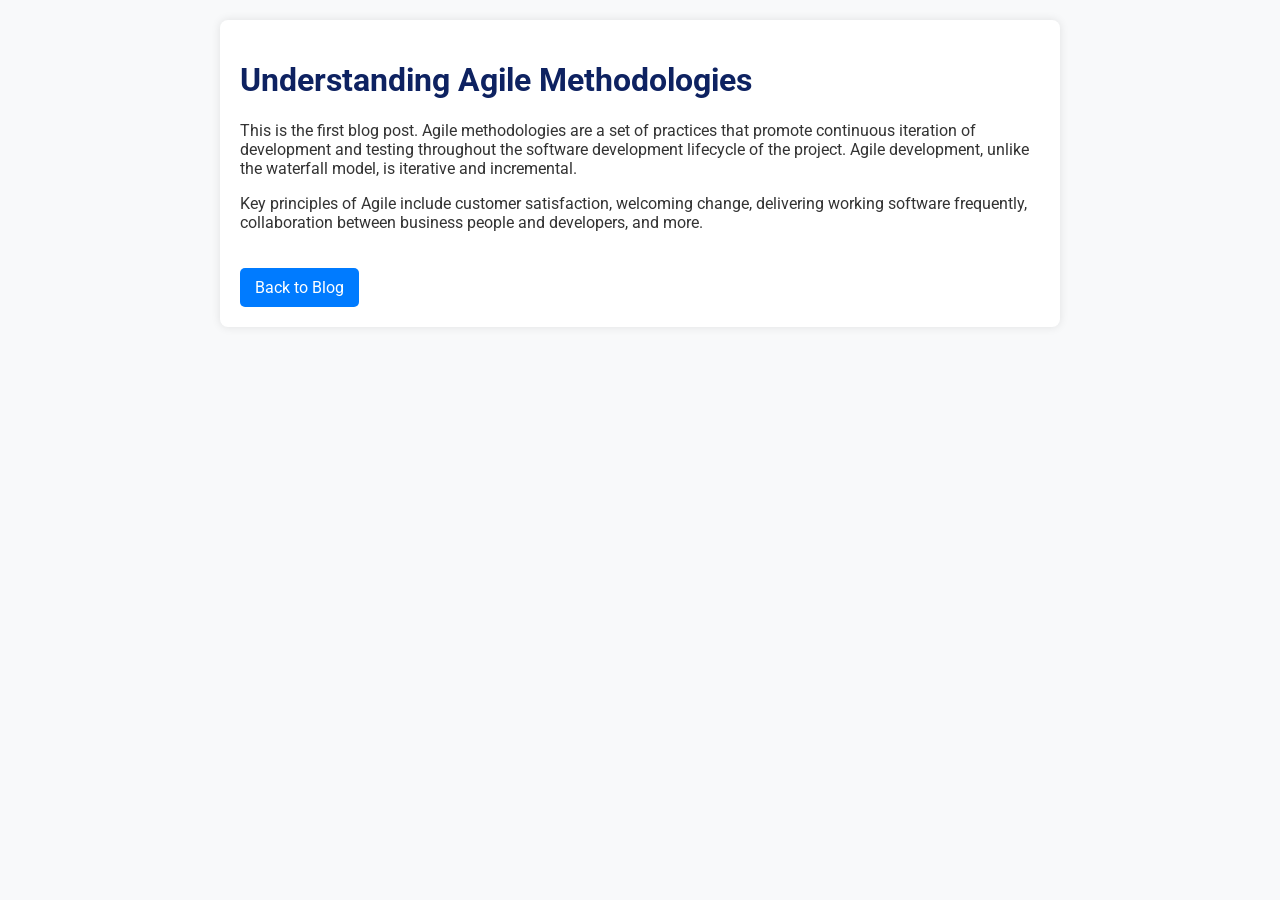
==== blog/post1.html @ b0b1ba4d "feat: Add blog section with sample posts Adds a new "Blog" section to index.html, including: - Navig" ====
<!DOCTYPE html>
<html lang="en">
<head>
    <meta charset="UTF-8">
    <meta name="viewport" content="width=device-width, initial-scale=1.0">
    <title>Blog Post Title 1 - My Awesome Blog</title>
    <link href="https://fonts.googleapis.com/css2?family=Roboto:wght@400;700&display=swap" rel="stylesheet">
    <style>
        body { font-family: 'Roboto', sans-serif; margin: 20px; padding: 0; background-color: #f8f9fa; color: #333; }
        .container { max-width: 800px; margin: auto; background: #fff; padding: 20px; border-radius: 8px; box-shadow: 0 0 10px rgba(0,0,0,0.1); }
        h1 { color: #0E2261; }
        .back-link { display: inline-block; margin-top: 20px; padding: 10px 15px; background-color: #007BFF; color: #fff; text-decoration: none; border-radius: 5px; }
        .back-link:hover { background-color: #0056b3; }
    </style>
</head>
<body>
    <div class="container">
        <h1>Understanding Agile Methodologies</h1>
        <p>This is the first blog post. Agile methodologies are a set of practices that promote continuous iteration of development and testing throughout the software development lifecycle of the project. Agile development, unlike the waterfall model, is iterative and incremental.</p>
        <p>Key principles of Agile include customer satisfaction, welcoming change, delivering working software frequently, collaboration between business people and developers, and more.</p>
        <a href="../#blog" class="back-link">Back to Blog</a>
    </div>
</body>
</html>
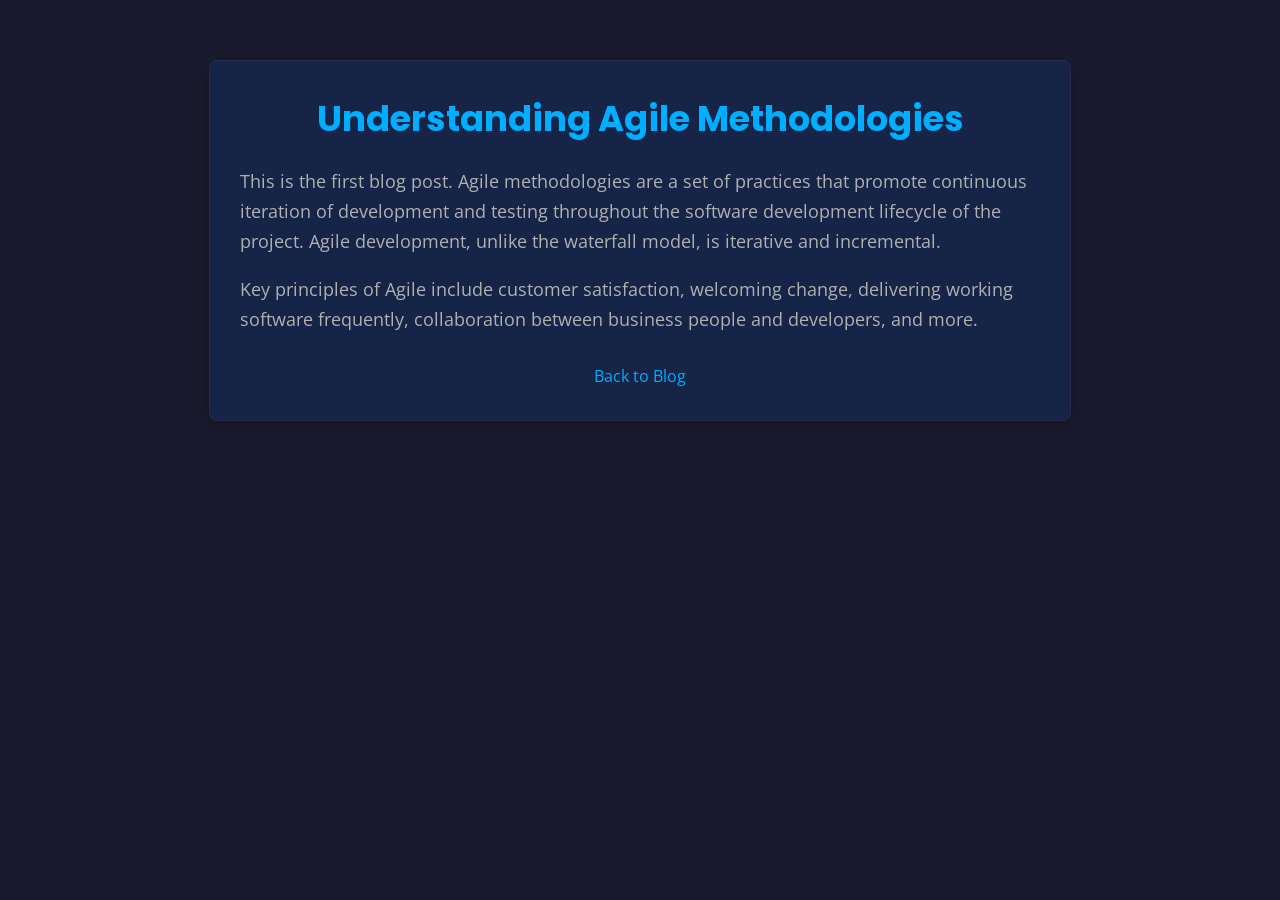
==== commit e2bff82a: "Jules was unable to complete the task in time. Please review the work done so far and provide feedba" ====
--- a/blog/post1.html
+++ b/blog/post1.html
@@ -5,16 +5,10 @@
     <meta name="viewport" content="width=device-width, initial-scale=1.0">
     <title>Blog Post Title 1 - My Awesome Blog</title>
     <link href="https://fonts.googleapis.com/css2?family=Roboto:wght@400;700&display=swap" rel="stylesheet">
-    <style>
-        body { font-family: 'Roboto', sans-serif; margin: 20px; padding: 0; background-color: #f8f9fa; color: #333; }
-        .container { max-width: 800px; margin: auto; background: #fff; padding: 20px; border-radius: 8px; box-shadow: 0 0 10px rgba(0,0,0,0.1); }
-        h1 { color: #0E2261; }
-        .back-link { display: inline-block; margin-top: 20px; padding: 10px 15px; background-color: #007BFF; color: #fff; text-decoration: none; border-radius: 5px; }
-        .back-link:hover { background-color: #0056b3; }
-    </style>
+    <link rel="stylesheet" href="../css/style.css">
 </head>
-<body>
-    <div class="container">
+<body class="blog-page">
+    <div class="blog-content-container">
         <h1>Understanding Agile Methodologies</h1>
         <p>This is the first blog post. Agile methodologies are a set of practices that promote continuous iteration of development and testing throughout the software development lifecycle of the project. Agile development, unlike the waterfall model, is iterative and incremental.</p>
         <p>Key principles of Agile include customer satisfaction, welcoming change, delivering working software frequently, collaboration between business people and developers, and more.</p>
--- a/css/style.css
+++ b/css/style.css
@@ -0,0 +1,956 @@
+@import url('https://fonts.googleapis.com/css2?family=Open+Sans:wght@300;400;600&family=Poppins:wght@400;600;700&display=swap');
+
+:root {
+    --primary-dark: #1a1a2e;
+    --secondary-dark: #162447;
+    --accent-color: #00aeff;
+    --accent-color-rgb: 0, 174, 255;
+    --text-primary: #e0e0e0;
+    --text-secondary: #b0b0b0;
+    --border-color: #2a2a4e;
+    --accent-hover: #0095dd;
+    --nav-hover-bg: #1f2a52;
+    --svg-chevron-accent: url('data:image/svg+xml,%3Csvg xmlns="http://www.w3.org/2000/svg" width="1em" height="1em" viewBox="0 0 24 24" fill="none" stroke="%2300aeff" stroke-width="3" stroke-linecap="round" stroke-linejoin="round"%3E%3Cpolyline points="9 18 15 12 9 6"%3E%3C/polyline%3E%3C/svg%3E');
+}
+
+/* General Styles */
+body {
+    font-family: 'Open Sans', sans-serif;
+    line-height: 1.6;
+    margin: 0;
+    padding: 0;
+    background-color: var(--primary-dark);
+    color: var(--text-primary);
+    scroll-behavior: smooth;
+}
+
+body.blog-page {
+    padding: 20px;
+}
+
+.container {
+    width: 80%;
+    margin: auto;
+    overflow: hidden;
+    padding: 0 20px;
+}
+
+h1, h2, h3, h4, h5, h6 {
+    font-family: 'Poppins', sans-serif;
+    color: var(--text-primary);
+}
+
+p {
+    color: var(--text-primary);
+}
+
+a {
+    color: var(--accent-color);
+    text-decoration: none;
+    transition: color 0.3s ease;
+}
+
+a:hover {
+    color: var(--accent-hover);
+    text-decoration: underline;
+}
+
+/* Header */
+header {
+    background: var(--secondary-dark);
+    padding: 15px 30px;
+    position: sticky;
+    top: 0;
+    z-index: 1000;
+    box-shadow: 0 2px 10px rgba(0, 0, 0, 0.5);
+    border-bottom: 1px solid var(--border-color);
+    color: var(--text-primary);
+}
+
+header nav ul {
+    list-style: none;
+    margin: 0;
+    padding: 0;
+    display: flex;
+    justify-content: center;
+    align-items: center;
+}
+
+header nav ul li {
+    display: inline;
+    margin: 0;
+}
+
+header nav ul li a {
+    font-family: 'Poppins', sans-serif;
+    padding: 10px 20px;
+    color: var(--text-primary);
+    text-decoration: none;
+    transition: color 0.3s ease, background-color 0.3s ease;
+    border-radius: 5px;
+    font-weight: 500;
+    display: block;
+}
+
+header nav ul li a:hover {
+    color: var(--accent-color);
+    background-color: var(--nav-hover-bg);
+    text-decoration: none;
+}
+
+header nav ul li a.active-link {
+    color: var(--accent-color);
+    font-weight: 700;
+    background-color: var(--nav-hover-bg);
+    text-decoration: none;
+}
+
+header .highlight, header .current a {
+    color: var(--accent-color);
+    font-weight: bold;
+}
+
+
+/* Section Defaults */
+section {
+    margin: 0 auto;
+    padding: 40px 20px;
+    width: 90%;
+    max-width: 1200px;
+    background: var(--secondary-dark);
+    border-radius: 10px;
+    box-shadow: 0 4px 10px rgba(0, 0, 0, 0.2);
+    border: 1px solid var(--border-color);
+    margin-bottom: 40px;
+
+    opacity: 0;
+    visibility: hidden;
+    transition: opacity 0.5s ease-in-out, visibility 0s linear 0.5s;
+    transform: translateY(15px);
+}
+
+section.active {
+    display: block;
+    opacity: 1;
+    visibility: visible;
+    transition-delay: 0s;
+    animation: fadeInSmooth 0.7s 0.1s ease-in-out forwards;
+}
+
+
+.section-title-wrapper {
+    text-align: center;
+    margin-bottom: 20px;
+}
+
+.section-title-wrapper h2 {
+    font-size: 2.5em;
+    color: var(--accent-color);
+    padding-bottom: 10px;
+    border-bottom: 2px solid var(--accent-color);
+    display: inline-block;
+    margin:0;
+}
+
+
+section h1, section h2, section h3, section h4 {
+    font-family: 'Poppins', sans-serif;
+    color: var(--accent-color);
+}
+
+section p {
+    color: var(--text-primary);
+    font-size: 1.1em;
+    line-height: 1.7;
+    margin-bottom: 20px;
+    max-width: 800px;
+    margin-left: auto;
+    margin-right: auto;
+}
+
+
+/* Home Section Styling */
+#home {
+    padding: 60px 20px;
+    background: linear-gradient(45deg, var(--primary-dark), var(--secondary-dark), var(--primary-dark));
+    background-size: 400% 400%;
+    animation: gradientBG 15s ease infinite;
+    text-align: center;
+    min-height: calc(100vh - 70px);
+    border-radius: 0;
+    border-left: none;
+    border-right: none;
+    border-top: none;
+    max-width: 100%;
+    width: 100%;
+    margin-bottom: 40px;
+}
+
+#home header {
+    background: none;
+    box-shadow: none;
+    border-bottom: none;
+    padding: 0;
+    margin-bottom: 30px;
+    color: var(--text-primary);
+}
+
+#home h1 {
+    font-size: 3em;
+    color: #fff;
+    text-shadow: 0 0 10px rgba(0, 0, 0, 0.5);
+    font-weight: 700;
+    font-family: 'Poppins', sans-serif;
+    margin: 0 auto 20px auto;
+}
+
+#home header p {
+    font-size: 1.2em;
+    color: var(--text-primary);
+    line-height: 1.6;
+    max-width: 800px;
+    margin-left: auto;
+    margin-right: auto;
+    margin-bottom: 25px;
+}
+
+#home div > p {
+    font-size: 1.2em;
+    color: var(--text-primary);
+    line-height: 1.6;
+    max-width: 800px;
+    margin-left: auto;
+    margin-right: auto;
+    margin-bottom: 25px;
+}
+
+
+#home div h2, #home div h3 {
+    font-family: 'Poppins', sans-serif;
+    color: var(--accent-color);
+    margin-top: 30px;
+    margin-bottom: 15px;
+}
+
+#home div h2 { font-size: 2em; }
+#home div h3 { font-size: 1.5em; }
+
+#home div ul {
+    list-style: none;
+    padding-left: 0;
+    text-align: left;
+    max-width: 700px;
+    margin: 0 auto 20px auto;
+}
+
+#home div ul li {
+    padding: 8px 0;
+    padding-left: 20px; /* Adjusted padding */
+    border-bottom: 1px solid var(--border-color);
+    color: var(--text-secondary);
+    position: relative;
+}
+
+#home div ul li::before {
+    content: '';
+    background-image: var(--svg-chevron-accent);
+    background-repeat: no-repeat;
+    background-size: 0.7em 0.7em; /* Adjusted size */
+    width: 0.7em;
+    height: 0.7em;
+    position: absolute;
+    left: 0;
+    top: 0.5em; /* Adjust vertical alignment */
+}
+
+#home div ul li:last-child {
+    border-bottom: none;
+}
+
+/* About Me Section Styling */
+#about {
+    text-align: left;
+}
+
+#about h3 {
+    font-size: 1.8em;
+    color: var(--text-primary);
+    margin-top: 30px;
+    margin-bottom: 15px;
+    font-family: 'Poppins', sans-serif;
+    position: relative;
+    padding-left: 20px;
+}
+
+#about h3::before {
+    content: '›';
+    color: var(--accent-color);
+    position: absolute;
+    left: 0;
+    font-size: 1.2em;
+    line-height: 1;
+}
+
+#about p {
+    color: var(--text-secondary);
+}
+
+#about ul {
+    list-style: none;
+    padding-left: 0;
+    max-width: 750px;
+    margin: 20px auto;
+}
+
+#about ul li { /* Kept distinct style */
+    padding: 10px 15px 10px 20px;
+    margin-bottom: 8px;
+    background-color: var(--primary-dark);
+    border-left: 3px solid var(--accent-color);
+    border-radius: 4px;
+    color: var(--text-primary);
+    transition: transform 0.3s ease, box-shadow 0.3s ease;
+}
+
+#about ul li:hover {
+    transform: translateX(5px);
+    box-shadow: 0 0 15px rgba(var(--accent-color-rgb), 0.3);
+}
+
+#about .cta-button {
+    display: block;
+    width: fit-content;
+    margin: 30px auto 0 auto;
+}
+
+/* Services Section Styling */
+#services > p:first-of-type {
+    text-align: center;
+    max-width: 800px;
+    margin: 0 auto 40px auto;
+    font-size: 1.1em;
+    color: var(--text-primary);
+    line-height: 1.6;
+}
+
+.services-grid {
+    display: grid;
+    grid-template-columns: repeat(auto-fit, minmax(300px, 1fr));
+    gap: 30px;
+    margin-top: 30px;
+}
+
+.service-card {
+    background-color: var(--primary-dark);
+    border: 1px solid var(--border-color);
+    border-radius: 8px;
+    padding: 25px;
+    transition: transform 0.3s ease, box-shadow 0.3s ease;
+    display: flex;
+    flex-direction: column;
+}
+
+.service-card:hover {
+    transform: translateY(-10px);
+    box-shadow: 0 10px 20px rgba(var(--accent-color-rgb), 0.2);
+}
+
+.service-card h3 {
+    font-size: 1.6em;
+    color: var(--accent-color);
+    margin-top: 0;
+    margin-bottom: 15px;
+    font-family: 'Poppins', sans-serif;
+}
+
+.service-card p {
+    color: var(--text-secondary);
+    line-height: 1.6;
+    margin-bottom: 15px;
+    font-size: 1em;
+    max-width: none;
+    margin-left: 0;
+    margin-right: 0;
+}
+
+.service-card p strong {
+    display: block;
+    color: var(--text-primary);
+    margin-top: 20px;
+    margin-bottom: 10px;
+    font-weight: 600;
+}
+
+.service-card ul {
+    list-style: none;
+    padding-left: 0;
+    margin-bottom: 0;
+    margin-top: auto;
+}
+
+.service-card ul li {
+    color: var(--text-secondary);
+    padding: 5px 0 5px 18px; /* Adjusted padding */
+    position: relative;
+    font-size: 0.95em;
+}
+
+.service-card ul li::before {
+    content: '';
+    background-image: var(--svg-chevron-accent);
+    background-repeat: no-repeat;
+    background-size: 0.7em 0.7em; /* Adjusted size */
+    width: 0.7em;
+    height: 0.7em;
+    position: absolute;
+    left: 0;
+    top: 0.45em; /* Adjust vertical alignment */
+}
+
+#services > h3:last-of-type {
+    text-align: center;
+    font-size: 1.8em;
+    color: var(--text-primary);
+    margin-top: 40px;
+    margin-bottom: 15px;
+}
+
+#services > p:last-of-type {
+    text-align: center;
+    max-width: 800px;
+    margin: 0 auto 20px auto;
+    font-size: 1.1em;
+    color: var(--text-primary);
+}
+
+#services > p:last-of-type a {
+    color: var(--accent-color);
+    font-weight: bold;
+}
+
+#services > p:last-of-type a:hover {
+    text-decoration: underline;
+}
+
+/* Portfolio Section Styling */
+#portfolio > p:first-of-type {
+    text-align: center;
+    max-width: 800px;
+    margin: 0 auto 40px auto;
+    font-size: 1.1em;
+    color: var(--text-primary);
+    line-height: 1.6;
+}
+
+.portfolio-grid {
+    display: grid;
+    grid-template-columns: repeat(auto-fit, minmax(320px, 1fr));
+    gap: 30px;
+    margin-top: 30px;
+}
+
+.portfolio-card {
+    background-color: var(--primary-dark);
+    border: 1px solid var(--border-color);
+    border-radius: 8px;
+    padding: 25px;
+    transition: transform 0.3s ease, box-shadow 0.3s ease;
+    display: flex;
+    flex-direction: column;
+}
+
+.portfolio-card:hover {
+    transform: translateY(-10px);
+    box-shadow: 0 10px 20px rgba(var(--accent-color-rgb), 0.2);
+}
+
+.portfolio-card h3 {
+    font-size: 1.6em;
+    color: var(--accent-color);
+    margin-top: 0;
+    margin-bottom: 15px;
+    font-family: 'Poppins', sans-serif;
+}
+
+.portfolio-card p {
+    color: var(--text-secondary);
+    line-height: 1.6;
+    margin-bottom: 10px;
+    font-size: 0.95em;
+    flex-grow: 1;
+    max-width: none;
+    margin-left: 0;
+    margin-right: 0;
+}
+
+.portfolio-card p strong {
+    color: var(--text-primary);
+    font-weight: 600;
+}
+
+.portfolio-card ul {
+    list-style: none;
+    padding-left: 0;
+    margin-bottom: 10px;
+    flex-grow: 0;
+}
+
+.portfolio-card ul li {
+    color: var(--text-secondary);
+    padding: 3px 0 3px 18px; /* Adjusted padding */
+    position: relative;
+    font-size: 0.9em;
+}
+
+.portfolio-card ul li::before {
+    content: '';
+    background-image: var(--svg-chevron-accent);
+    background-repeat: no-repeat;
+    background-size: 0.7em 0.7em; /* Adjusted size */
+    width: 0.7em;
+    height: 0.7em;
+    position: absolute;
+    left: 0;
+    top: 0.35em; /* Adjust vertical alignment */
+}
+
+#portfolio > p:last-of-type {
+    text-align: center;
+    max-width: 800px;
+    margin: 40px auto 20px auto;
+    font-size: 1.1em;
+    color: var(--text-primary);
+}
+
+#portfolio > p:last-of-type a {
+    color: var(--accent-color);
+    font-weight: bold;
+}
+
+#portfolio > p:last-of-type a:hover {
+    text-decoration: underline;
+}
+
+/* Testimonial Styles */
+#testimonials > p:first-of-type {
+    text-align: center;
+    max-width: 800px;
+    margin: 0 auto 40px auto;
+    font-size: 1.1em;
+    color: var(--text-primary);
+    line-height: 1.6;
+}
+
+.testimonial-grid {
+    display: grid;
+    grid-template-columns: repeat(auto-fit, minmax(300px, 1fr));
+    gap: 30px;
+}
+
+.testimonial-card {
+    background-color: var(--primary-dark);
+    border: 1px solid var(--border-color);
+    border-left: 5px solid var(--accent-color);
+    border-radius: 0 8px 8px 0;
+    padding: 25px;
+    transition: transform 0.3s ease, box-shadow 0.3s ease;
+    display: flex;
+    flex-direction: column;
+    text-align: left;
+}
+
+.testimonial-card:hover {
+    transform: translateY(-10px);
+    box-shadow: 0 10px 20px rgba(var(--accent-color-rgb), 0.2);
+}
+
+.testimonial-card blockquote {
+    font-style: italic;
+    color: var(--text-primary);
+    margin-bottom: 15px;
+    font-size: 1.1em;
+    line-height: 1.5;
+    flex-grow: 1;
+    position: relative;
+    padding-left: 30px;
+}
+
+.testimonial-card blockquote::before {
+    content: '\201C';
+    position: absolute;
+    left: 0px;
+    top: -5px;
+    font-size: 2em;
+    color: var(--accent-color);
+    line-height: 1;
+}
+
+.testimonial-card p {
+    font-weight: bold;
+    color: var(--accent-color);
+    margin-bottom: 5px;
+    font-size: 1em;
+    font-family: 'Poppins', sans-serif;
+    text-align: right;
+    max-width: none;
+    margin-left: 0;
+    margin-right: 0;
+}
+
+.testimonial-card .rating {
+    font-size: 0.9em;
+    color: #ffc107;
+    margin-top: 0;
+    text-align: right;
+}
+
+/* Blog Section Styles (on main page) */
+#blog .blog-summary-container {
+    display: grid;
+    grid-template-columns: repeat(auto-fit, minmax(300px, 1fr));
+    gap: 30px;
+    margin-top: 20px;
+}
+
+#blog .blog-post-summary {
+    background-color: var(--primary-dark);
+    border: 1px solid var(--border-color);
+    border-radius: 8px;
+    padding: 25px;
+    transition: transform 0.3s ease, box-shadow 0.3s ease;
+    display: flex;
+    flex-direction: column;
+}
+
+#blog .blog-post-summary:hover {
+    transform: translateY(-10px);
+    box-shadow: 0 10px 20px rgba(var(--accent-color-rgb), 0.2);
+}
+
+#blog .blog-post-summary h3 {
+    font-size: 1.6em;
+    color: var(--accent-color);
+    margin-top: 0;
+    margin-bottom: 15px;
+    font-family: 'Poppins', sans-serif;
+}
+
+#blog .blog-post-summary p {
+    color: var(--text-secondary);
+    line-height: 1.6;
+    margin-bottom: 20px;
+    font-size: 0.95em;
+    flex-grow: 1;
+    max-width: none;
+    margin-left: 0;
+    margin-right: 0;
+}
+
+#blog .blog-post-summary .cta-button {
+    margin-top: auto;
+    width: fit-content;
+    align-self: flex-start;
+}
+
+/* Individual Blog Post Page Styles */
+.blog-content-container {
+    background-color: var(--secondary-dark);
+    border: 1px solid var(--border-color);
+    border-radius: 8px;
+    padding: 30px;
+    max-width: 800px;
+    margin: 40px auto;
+    box-shadow: 0 5px 15px rgba(0,0,0,0.2);
+}
+
+.blog-content-container h1 {
+    font-size: 2.2em;
+    color: var(--accent-color);
+    margin-top:0;
+    margin-bottom: 20px;
+    font-family: 'Poppins', sans-serif;
+    text-align: center;
+}
+
+.blog-content-container p {
+    color: var(--text-secondary);
+    line-height: 1.7;
+    margin-bottom: 15px;
+    font-size: 1.1em;
+    max-width: none;
+    margin-left: 0;
+    margin-right: 0;
+}
+
+.blog-content-container .back-link {
+    display: block;
+    width: fit-content;
+    margin: 30px auto 0 auto;
+}
+
+
+/* Footer */
+footer {
+    background: var(--secondary-dark);
+    color: var(--text-secondary);
+    padding: 20px;
+    text-align: center;
+    border-top: 1px solid var(--border-color);
+}
+
+/* CTA Button */
+.cta-button {
+    display: inline-block;
+    padding: 10px 20px;
+    background: var(--accent-color);
+    color: var(--primary-dark);
+    text-decoration: none;
+    border-radius: 5px;
+    transition: background-color 0.3s ease, color 0.3s ease, transform 0.3s ease, box-shadow 0.3s ease;
+    font-family: 'Poppins', sans-serif;
+    font-weight: 600;
+}
+
+.cta-button:hover {
+    background: var(--accent-hover);
+    color: var(--primary-dark);
+    transform: translateY(-2px);
+    box-shadow: 0 4px 10px rgba(var(--accent-color-rgb), 0.3);
+}
+
+/* Animations */
+@keyframes fadeInSmooth {
+    from {
+        opacity: 0;
+        transform: translateY(15px);
+    }
+    to {
+        opacity: 1;
+        transform: translateY(0);
+    }
+}
+
+@keyframes gradientBG {
+    0% { background-position: 0% 50%; }
+    50% { background-position: 100% 50%; }
+    100% { background-position: 0% 50%; }
+}
+
+.dark {
+    padding:15px;
+    background: var(--primary-dark);
+    color: var(--text-primary);
+    margin-top:10px;
+    margin-bottom:10px;
+    border: 1px solid var(--border-color);
+}
+
+
+/* Contact Form Styles */
+#contact {
+    padding-bottom: 60px;
+    background-color: var(--secondary-dark);
+    text-align: center;
+}
+
+#contact > p:first-of-type {
+    text-align: center;
+    max-width: 800px;
+    margin: 0 auto 40px auto;
+    font-size: 1.1em;
+    color: var(--text-primary);
+    line-height: 1.6;
+}
+
+.contact-form-container {
+    max-width: 700px;
+    margin: 0 auto;
+    background-color: var(--primary-dark);
+    padding: 30px;
+    border-radius: 8px;
+    box-shadow: 0 5px 15px rgba(0,0,0,0.3);
+    border: 1px solid var(--border-color);
+    transition: none;
+}
+
+.contact-form-container:hover {
+    transform: none;
+    box-shadow: 0 5px 15px rgba(0,0,0,0.3);
+}
+
+
+.form-group {
+    margin-bottom: 20px;
+    text-align: left;
+}
+
+.form-group label {
+    font-weight: bold;
+    color: var(--accent-color);
+    display: block;
+    margin-bottom: 8px;
+    font-family: 'Poppins', sans-serif;
+}
+
+.form-group input[type="text"],
+.form-group input[type="email"],
+.form-group textarea {
+    width: 100%;
+    padding: 12px;
+    border: 1px solid var(--border-color);
+    border-radius: 5px;
+    font-size: 1em;
+    color: var(--text-primary);
+    background-color: var(--secondary-dark);
+    transition: border-color 0.3s ease, box-shadow 0.3s ease;
+    box-sizing: border-box;
+}
+
+.form-group input[type="text"]::placeholder,
+.form-group input[type="email"]::placeholder,
+.form-group textarea::placeholder {
+    color: var(--text-secondary);
+    opacity: 0.7;
+}
+
+.form-group input[type="text"]:focus,
+.form-group input[type="email"]:focus,
+.form-group textarea:focus {
+    border-color: var(--accent-color);
+    outline: none;
+    box-shadow: 0 0 8px rgba(var(--accent-color-rgb), 0.3);
+}
+
+#contact-form .cta-button {
+    width: 100%;
+    padding: 12px;
+    font-size: 1.1em;
+    font-weight: bold;
+}
+
+/* Responsive Design */
+@media (max-width: 768px) {
+    header {
+        padding: 10px 15px;
+    }
+
+    header nav ul li a {
+        padding: 10px 12px;
+        font-size: 0.9em;
+    }
+
+    section {
+        padding: 20px 15px;
+        width: 95%;
+    }
+    .section-title-wrapper h2 { font-size: 2em; }
+
+    section p {
+        font-size: 1em;
+    }
+
+    #home {
+        padding: 40px 15px;
+    }
+    #home h1 { font-size: 2.5em; }
+    #home header p, #home div > p { font-size: 1.1em; }
+    #home div h2 { font-size: 1.8em; }
+    #home div h3 { font-size: 1.3em; }
+    #home div ul li::before { top: 0.4em; }
+
+
+    #about h3 { font-size: 1.5em; padding-left: 15px; }
+    #about h3::before { font-size: 1.1em; }
+
+    .service-card h3 { font-size: 1.4em; }
+    .service-card ul li::before { top: 0.4em; }
+
+
+    .portfolio-card h3 { font-size: 1.4em; }
+    .portfolio-card ul li::before { top: 0.3em; }
+
+
+    .testimonial-card blockquote { font-size: 1em; padding-left: 20px; }
+    .testimonial-card blockquote::before { font-size: 1.8em; left: -5px; top: -2px;}
+
+    #blog .blog-post-summary h3, .blog-content-container h1 { font-size: 1.4em; }
+    .blog-content-container p { font-size: 1em; }
+
+    #contact .contact-form-container { padding: 20px; }
+
+
+    .contact-form-container {
+        padding: 15px;
+    }
+    #contact {
+        padding: 40px 15px;
+    }
+    #contact > p { font-size: 0.95rem; }
+
+
+    h1 { font-size: 2em; }
+    h2 { font-size: 1.75em; }
+    h3 { font-size: 1.5em; }
+
+}
+
+@media (max-width: 480px) {
+    header nav ul {
+        flex-direction: column;
+        align-items: center;
+    }
+    header nav ul li {
+        margin: 5px 0;
+    }
+    header nav ul li a {
+        padding: 10px;
+        width: 100%;
+        text-align: center;
+    }
+
+    .section-title-wrapper h2 { font-size: 1.8em; }
+
+    section p {
+        font-size: 0.9em;
+    }
+
+    #home h1 { font-size: 2em; }
+    #home header p, #home div > p { font-size: 1em; }
+    #home div h2 { font-size: 1.5em; }
+    #home div h3 { font-size: 1.2em; }
+    #home div ul { max-width: 90%; }
+    #home div ul li { padding-left: 20px; }
+    #home div ul li::before { left: 5px; top: 0.35em;}
+
+    #about h3 { font-size: 1.3em; padding-left: 12px; }
+    #about h3::before { font-size: 1em; }
+    #about ul { max-width: 90%; }
+    #about ul li { padding: 8px 10px 8px 15px; }
+
+    .service-card h3 { font-size: 1.2em; }
+    .service-card p { font-size: 0.9em; }
+    .service-card ul li { font-size: 0.9em; padding-left: 20px; }
+    .service-card ul li::before { font-size: 1em; top: 0.35em; }
+
+    .portfolio-card h3 { font-size: 1.2em; }
+    .portfolio-card p { font-size: 0.9em; }
+    .portfolio-card ul li { font-size: 0.85em; padding-left: 18px; }
+    .portfolio-card ul li::before { top: 0.25em; }
+
+
+    .testimonial-card { padding: 20px; }
+    .testimonial-card blockquote { font-size: 0.95em; padding-left: 15px;}
+    .testimonial-card blockquote::before { font-size: 1.6em; left: -2px; top: 0px;}
+
+    #blog .blog-post-summary h3, .blog-content-container h1 { font-size: 1.2em; }
+    .blog-content-container p { font-size: 0.9em; }
+
+
+    .cta-button {
+        padding: 8px 15px;
+        font-size: 0.9em;
+    }
+
+    #contact > p { font-size: 0.9rem; }
+    #contact-form .cta-button { font-size: 1em; }
+}
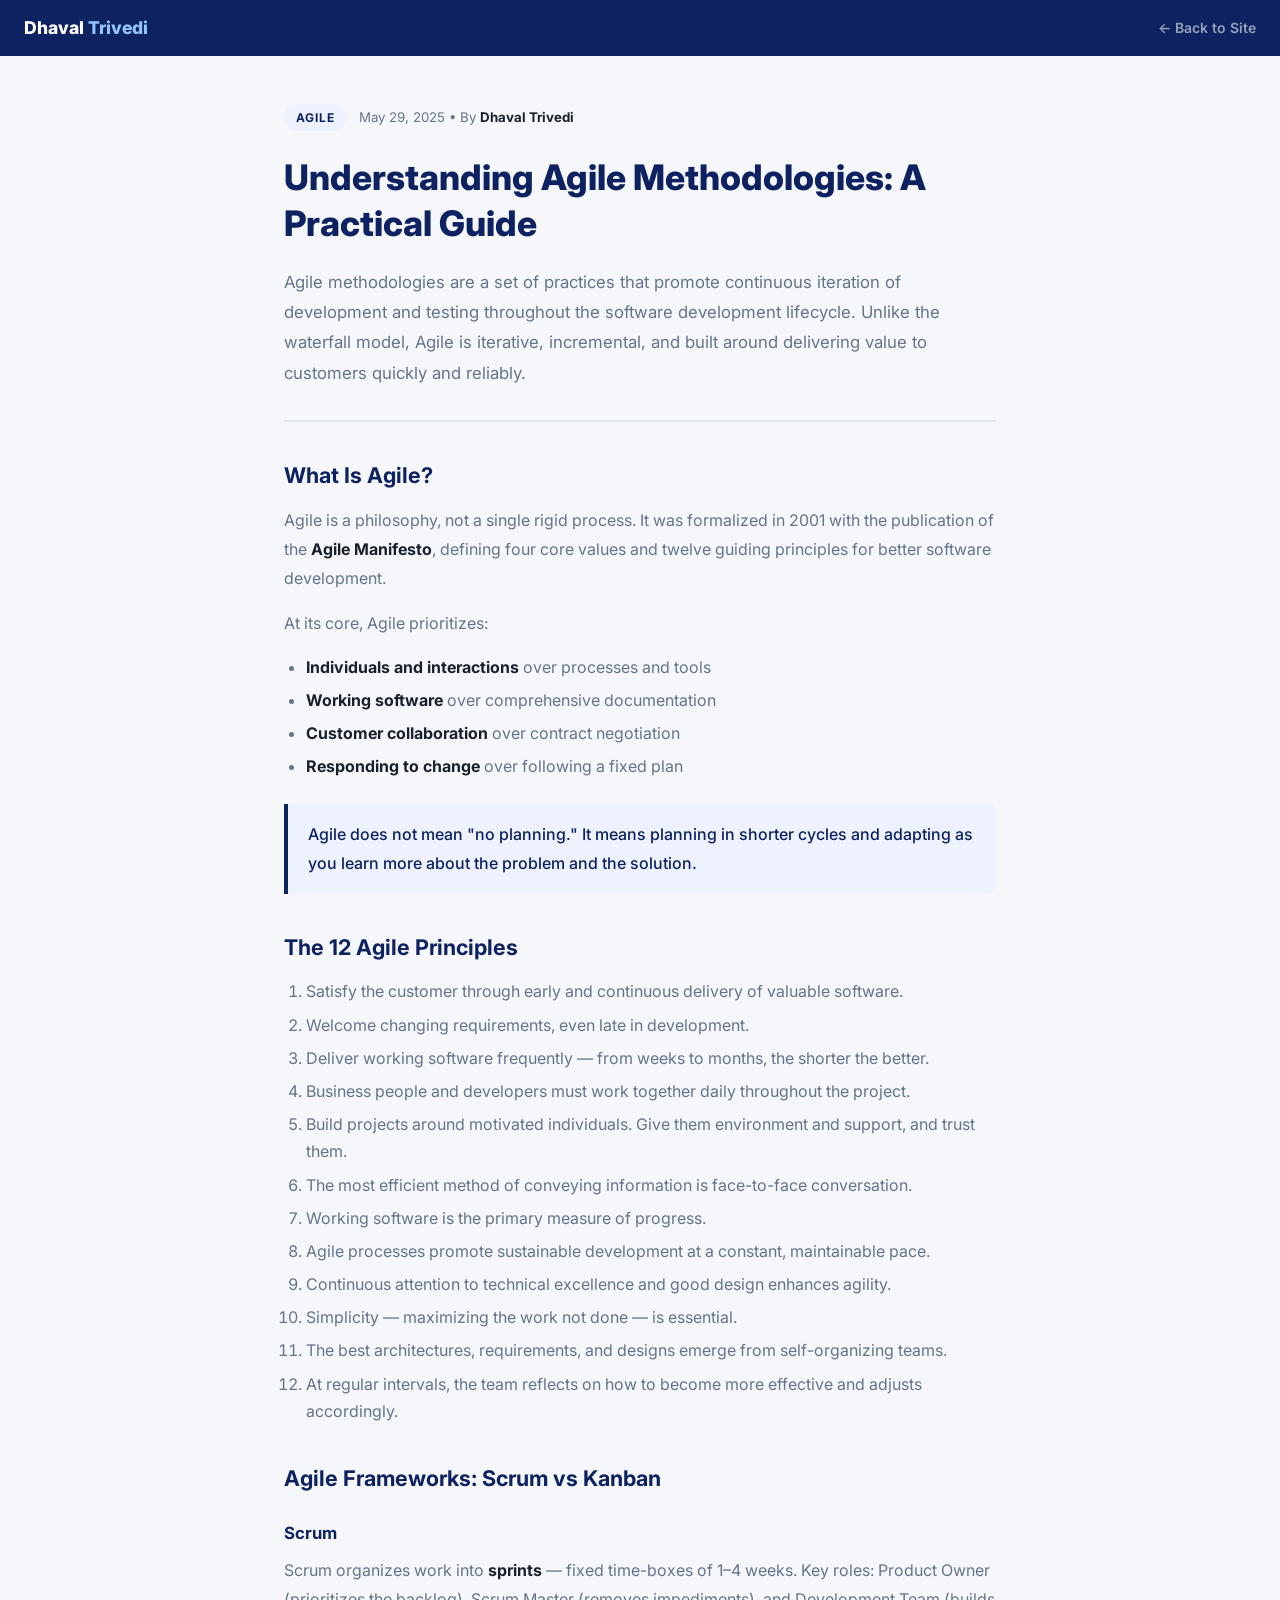
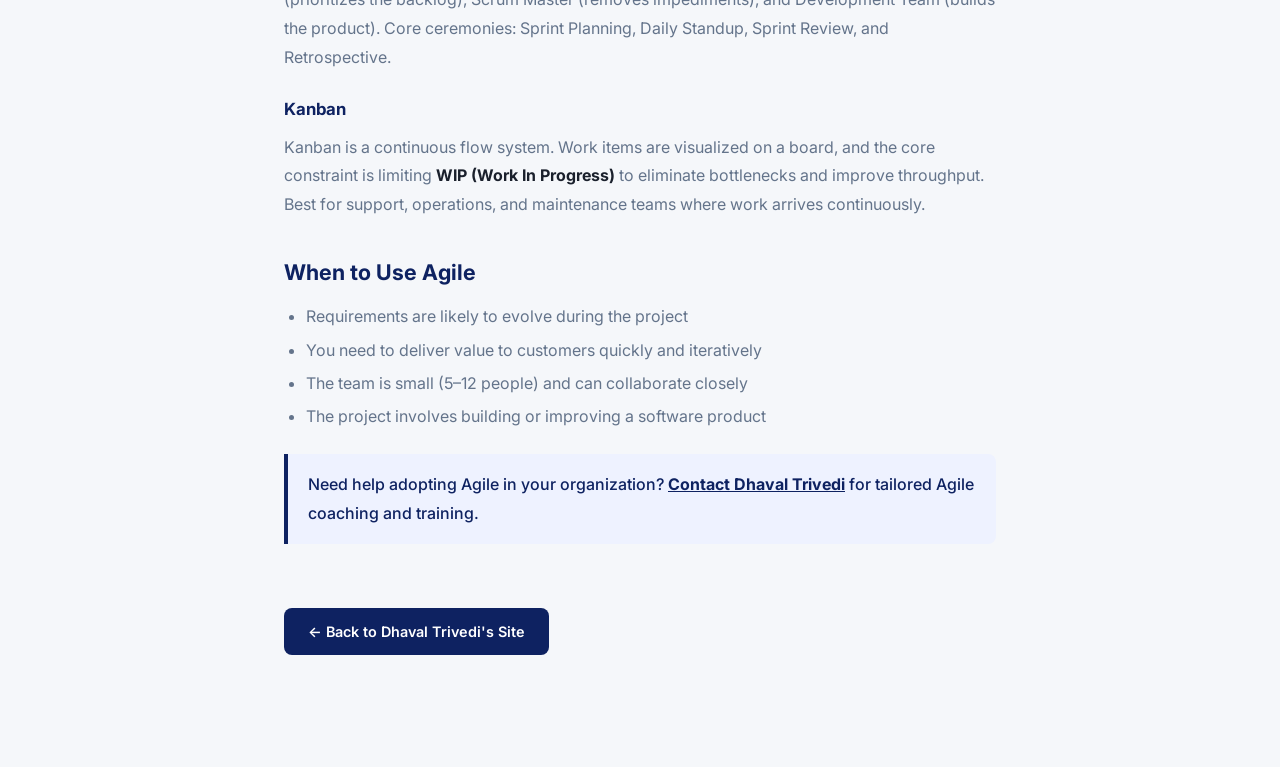
==== commit d2b63aa1: "Redesign UI/UX, update name to Trivedi, improve SEO and AI search optimization - Full UI/UX redesign" ====
--- a/blog/post1.html
+++ b/blog/post1.html
@@ -1,18 +1,125 @@
 <!DOCTYPE html>
 <html lang="en">
 <head>
-    <meta charset="UTF-8">
-    <meta name="viewport" content="width=device-width, initial-scale=1.0">
-    <title>Blog Post Title 1 - My Awesome Blog</title>
-    <link href="https://fonts.googleapis.com/css2?family=Roboto:wght@400;700&display=swap" rel="stylesheet">
-    <link rel="stylesheet" href="../css/style.css">
+  <meta charset="UTF-8">
+  <meta name="viewport" content="width=device-width, initial-scale=1.0">
+  <title>Understanding Agile Methodologies: A Practical Guide | Dhaval Trivedi</title>
+  <meta name="description" content="A practical guide to Agile methodologies — core values, the 12 principles, Scrum vs Kanban, and how to get started. By Dhaval Trivedi, PMP &amp; CSM certified.">
+  <meta name="author" content="Dhaval Trivedi">
+  <meta name="robots" content="index, follow">
+  <link rel="canonical" href="https://dhaval-info-1.github.io/blog/post1.html">
+  <meta property="og:title" content="Understanding Agile Methodologies: A Practical Guide | Dhaval Trivedi">
+  <meta property="og:description" content="A practical guide to Agile methodologies — core values, 12 principles, Scrum vs Kanban, and getting started.">
+  <meta property="og:url" content="https://dhaval-info-1.github.io/blog/post1.html">
+  <meta property="og:type" content="article">
+  <script type="application/ld+json">
+  {
+    "@context": "https://schema.org",
+    "@type": "BlogPosting",
+    "headline": "Understanding Agile Methodologies: A Practical Guide",
+    "description": "A practical guide to Agile methodologies — core values, the 12 principles, Scrum vs Kanban, and how to get started.",
+    "author": { "@type": "Person", "name": "Dhaval Trivedi", "url": "https://dhaval-info-1.github.io/" },
+    "publisher": { "@type": "Person", "name": "Dhaval Trivedi" },
+    "url": "https://dhaval-info-1.github.io/blog/post1.html",
+    "datePublished": "2025-05-29",
+    "dateModified": "2026-03-16"
+  }
+  </script>
+  <link rel="preconnect" href="https://fonts.googleapis.com">
+  <link href="https://fonts.googleapis.com/css2?family=Inter:wght@400;500;600;700;800&display=swap" rel="stylesheet">
+  <style>
+    *, *::before, *::after { box-sizing: border-box; margin: 0; padding: 0; }
+    :root { --navy:#0E2261; --blue:#1A56DB; --bg:#F5F7FA; --border:#E2E8F0; --text:#1A202C; --muted:#64748B; }
+    body { font-family: 'Inter', sans-serif; font-size: 16px; line-height: 1.6; color: var(--text); background: var(--bg); }
+    .top-bar { background: var(--navy); padding: 14px 24px; display: flex; align-items: center; justify-content: space-between; }
+    .top-bar .logo { font-size: 1.1rem; font-weight: 800; color: white; text-decoration: none; }
+    .top-bar .logo span { color: #93C5FD; }
+    .back-link { font-size: 0.875rem; font-weight: 600; color: #94A3B8; text-decoration: none; }
+    .back-link:hover { color: white; }
+    .article-wrap { max-width: 760px; margin: 48px auto; padding: 0 24px 64px; }
+    .article-meta { display: flex; align-items: center; gap: 12px; margin-bottom: 24px; flex-wrap: wrap; }
+    .article-category { background: #EEF2FF; color: var(--navy); font-size: 0.75rem; font-weight: 700; letter-spacing: 1px; text-transform: uppercase; padding: 4px 12px; border-radius: 20px; }
+    .article-date { font-size: 0.83rem; color: var(--muted); }
+    h1 { font-size: clamp(1.6rem, 3vw, 2.2rem); font-weight: 800; color: var(--navy); line-height: 1.3; margin-bottom: 20px; }
+    .article-lead { font-size: 1.05rem; color: var(--muted); line-height: 1.8; margin-bottom: 36px; padding-bottom: 32px; border-bottom: 2px solid var(--border); }
+    h2 { font-size: 1.35rem; font-weight: 700; color: var(--navy); margin: 36px 0 14px; }
+    h3 { font-size: 1.05rem; font-weight: 700; color: var(--navy); margin: 24px 0 10px; }
+    p { color: var(--muted); margin-bottom: 16px; line-height: 1.8; }
+    ul, ol { padding-left: 22px; margin-bottom: 16px; color: var(--muted); }
+    li { margin-bottom: 6px; line-height: 1.7; }
+    strong { color: var(--text); }
+    .callout { background: #EEF2FF; border-left: 4px solid var(--navy); border-radius: 0 8px 8px 0; padding: 16px 20px; margin: 24px 0; }
+    .callout p { margin: 0; color: var(--navy); font-weight: 500; }
+    .back-btn { display: inline-flex; align-items: center; gap: 8px; margin-top: 40px; padding: 12px 24px; background: var(--navy); color: white; border-radius: 8px; font-size: 0.9rem; font-weight: 600; text-decoration: none; }
+    .back-btn:hover { background: var(--blue); }
+  </style>
 </head>
-<body class="blog-page">
-    <div class="blog-content-container">
-        <h1>Understanding Agile Methodologies</h1>
-        <p>This is the first blog post. Agile methodologies are a set of practices that promote continuous iteration of development and testing throughout the software development lifecycle of the project. Agile development, unlike the waterfall model, is iterative and incremental.</p>
-        <p>Key principles of Agile include customer satisfaction, welcoming change, delivering working software frequently, collaboration between business people and developers, and more.</p>
-        <a href="../#blog" class="back-link">Back to Blog</a>
+<body>
+  <div class="top-bar">
+    <a href="../" class="logo">Dhaval <span>Trivedi</span></a>
+    <a href="../" class="back-link">&#8592; Back to Site</a>
+  </div>
+  <article class="article-wrap" itemscope itemtype="https://schema.org/BlogPosting">
+    <div class="article-meta">
+      <span class="article-category">Agile</span>
+      <span class="article-date">May 29, 2025 &bull; By <strong>Dhaval Trivedi</strong></span>
     </div>
+    <h1 itemprop="headline">Understanding Agile Methodologies: A Practical Guide</h1>
+    <p class="article-lead" itemprop="description">
+      Agile methodologies are a set of practices that promote continuous iteration of development and testing throughout the software development lifecycle.
+      Unlike the waterfall model, Agile is iterative, incremental, and built around delivering value to customers quickly and reliably.
+    </p>
+    <h2>What Is Agile?</h2>
+    <p>
+      Agile is a philosophy, not a single rigid process. It was formalized in 2001 with the publication of the <strong>Agile Manifesto</strong>, defining four core values and twelve guiding principles for better software development.
+    </p>
+    <p>At its core, Agile prioritizes:</p>
+    <ul>
+      <li><strong>Individuals and interactions</strong> over processes and tools</li>
+      <li><strong>Working software</strong> over comprehensive documentation</li>
+      <li><strong>Customer collaboration</strong> over contract negotiation</li>
+      <li><strong>Responding to change</strong> over following a fixed plan</li>
+    </ul>
+    <div class="callout">
+      <p>Agile does not mean "no planning." It means planning in shorter cycles and adapting as you learn more about the problem and the solution.</p>
+    </div>
+    <h2>The 12 Agile Principles</h2>
+    <ol>
+      <li>Satisfy the customer through early and continuous delivery of valuable software.</li>
+      <li>Welcome changing requirements, even late in development.</li>
+      <li>Deliver working software frequently — from weeks to months, the shorter the better.</li>
+      <li>Business people and developers must work together daily throughout the project.</li>
+      <li>Build projects around motivated individuals. Give them environment and support, and trust them.</li>
+      <li>The most efficient method of conveying information is face-to-face conversation.</li>
+      <li>Working software is the primary measure of progress.</li>
+      <li>Agile processes promote sustainable development at a constant, maintainable pace.</li>
+      <li>Continuous attention to technical excellence and good design enhances agility.</li>
+      <li>Simplicity — maximizing the work not done — is essential.</li>
+      <li>The best architectures, requirements, and designs emerge from self-organizing teams.</li>
+      <li>At regular intervals, the team reflects on how to become more effective and adjusts accordingly.</li>
+    </ol>
+    <h2>Agile Frameworks: Scrum vs Kanban</h2>
+    <h3>Scrum</h3>
+    <p>
+      Scrum organizes work into <strong>sprints</strong> — fixed time-boxes of 1–4 weeks. Key roles: Product Owner (prioritizes the backlog), Scrum Master (removes impediments), and Development Team (builds the product).
+      Core ceremonies: Sprint Planning, Daily Standup, Sprint Review, and Retrospective.
+    </p>
+    <h3>Kanban</h3>
+    <p>
+      Kanban is a continuous flow system. Work items are visualized on a board, and the core constraint is limiting <strong>WIP (Work In Progress)</strong> to eliminate bottlenecks and improve throughput.
+      Best for support, operations, and maintenance teams where work arrives continuously.
+    </p>
+    <h2>When to Use Agile</h2>
+    <ul>
+      <li>Requirements are likely to evolve during the project</li>
+      <li>You need to deliver value to customers quickly and iteratively</li>
+      <li>The team is small (5–12 people) and can collaborate closely</li>
+      <li>The project involves building or improving a software product</li>
+    </ul>
+    <div class="callout">
+      <p>Need help adopting Agile in your organization? <a href="mailto:dhaval2123mba@gmail.com" style="color:#0E2261;font-weight:700;">Contact Dhaval Trivedi</a> for tailored Agile coaching and training.</p>
+    </div>
+    <a href="../" class="back-btn">&#8592; Back to Dhaval Trivedi's Site</a>
+  </article>
 </body>
 </html>
